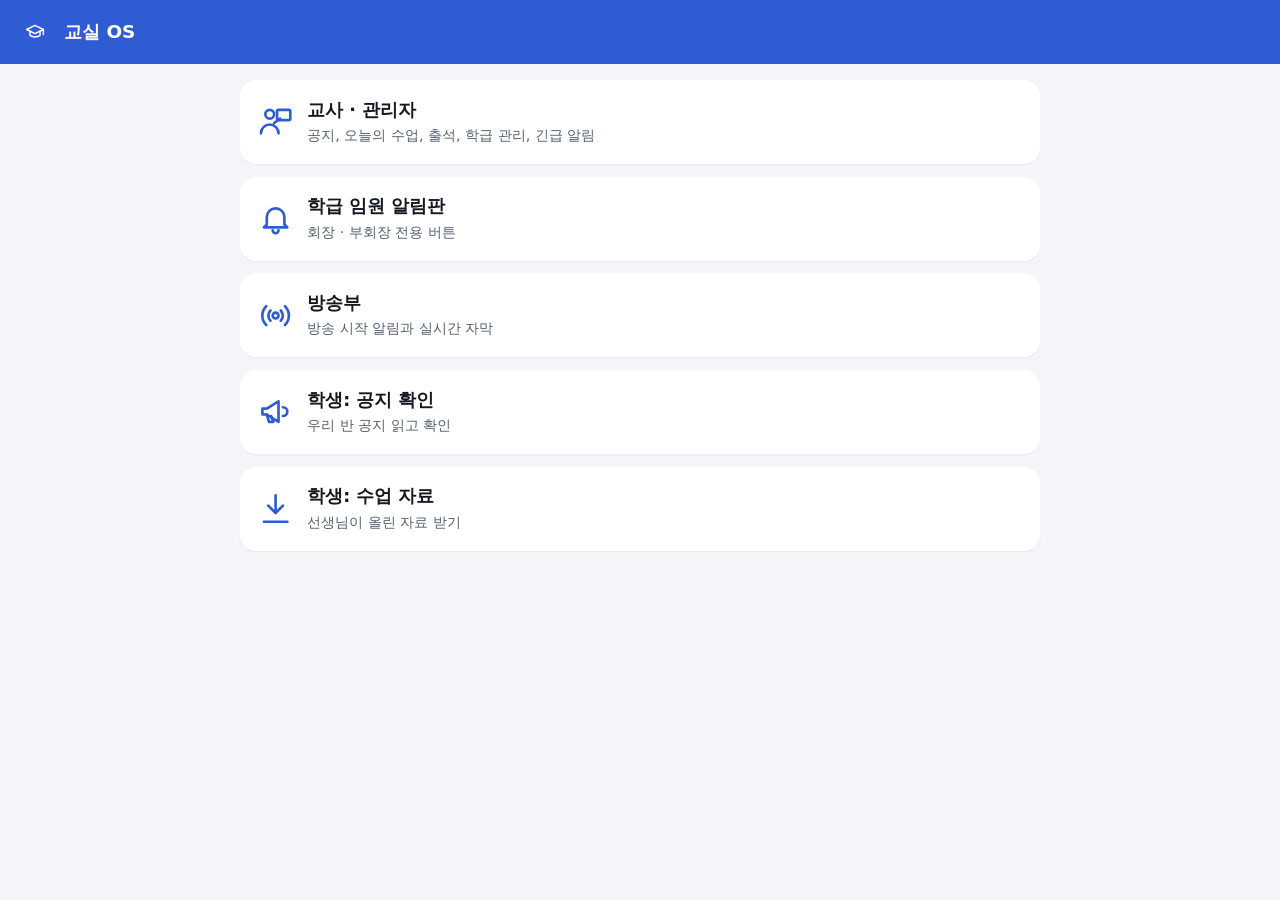
==== app/assets/web/m/index.html @ 1d5f5830 "교실 OS: 학교 전자칠판용 안드로이드 대시보드 OS - 컴시간 시간표, NEIS 급식·학사일정, 날씨·미세먼지, 학교 홈페이지 RSS - 학교 서버(허브)와 교실 단말 구조, 교" ====
<!doctype html>
<html lang="ko">
<head>
<meta charset="utf-8">
<meta name="viewport" content="width=device-width, initial-scale=1, viewport-fit=cover">
<meta name="theme-color" content="#2f5bd3">
<title>교실 OS 포털</title>
<link rel="stylesheet" href="m.css">
</head>
<body>
<div id="call-banner" class="call-banner"></div>
<header class="bar"><button id="back" class="icon-btn"></button><h1 id="title">교실 OS</h1><span id="who"></span></header>
<main id="root"></main>
<div id="toast" class="toast"></div>
<script src="../shared/icons.js"></script>
<script src="../shared/qr.js"></script>
<script src="../shared/core.js"></script>
<script src="m.js"></script>
</body>
</html>
---- app/assets/web/m/m.css ----
:root {
  --bg: #f3f5f9; --card: #fff; --card2: #eef1f6; --line: #e1e5ec; --text: #141821; --text2: #556070; --text3: #8a93a3;
  --accent: #2f5bd3; --red: #d93a32; --orange: #e98a15; --green: #1f9d63; --violet: #8a4fe0; --teal: #11918f; --indigo: #5856d6; --gray: #6b7686;
}
@media (prefers-color-scheme: dark) {
  :root:not([data-theme="light"]) { --bg: #0f1216; --card: #1a1f27; --card2: #222a35; --line: #2b3441; --text: #eef2f7; --text2: #a9b4c3; --text3: #748196; --accent: #6b95ff; }
}
* { box-sizing: border-box; margin: 0; padding: 0; }
html, body { background: var(--bg); color: var(--text); }
body { font-family: "Pretendard", "Noto Sans KR", "Apple SD Gothic Neo", "Malgun Gothic", system-ui, sans-serif; font-size: 16px; line-height: 1.45; -webkit-tap-highlight-color: transparent; padding-bottom: 5rem; }
button { font: inherit; color: inherit; background: none; border: 0; cursor: pointer; }
input, select, textarea { font: inherit; color: var(--text); background: var(--card); border: 1px solid var(--line); border-radius: .7rem; padding: .7rem .85rem; width: 100%; }
textarea { min-height: 6rem; resize: vertical; }
.ic { width: 1.25em; height: 1.25em; flex: none; vertical-align: -.2em; }
.bar { position: sticky; top: 0; z-index: 10; display: flex; align-items: center; gap: .6rem; padding: .8rem 1rem; background: var(--accent); color: #fff; padding-top: max(.8rem, env(safe-area-inset-top)); }
.bar h1 { font-size: 1.15rem; flex: 1; white-space: nowrap; overflow: hidden; text-overflow: ellipsis; }
.bar #who { font-size: .85rem; opacity: .9; }
.icon-btn { width: 2.4rem; height: 2.4rem; display: inline-flex; align-items: center; justify-content: center; border-radius: .6rem; }
main { max-width: 52rem; margin: 0 auto; padding: 1rem; }
.card { background: var(--card); border-radius: 1rem; padding: 1.1rem; margin-bottom: 1rem; box-shadow: 0 1px 2px rgba(0,0,0,.04); }
.card h2 { font-size: 1.1rem; margin-bottom: .7rem; display: flex; align-items: center; gap: .5rem; }
.card h2 .ic { color: var(--accent); }
.card h2 .right { margin-left: auto; font-size: .9rem; font-weight: 500; }
.muted { color: var(--text2); } .dim { color: var(--text3); font-size: .9rem; }
.btn { display: inline-flex; align-items: center; justify-content: center; gap: .4rem; padding: .7rem 1rem; border-radius: .7rem; background: var(--card2); font-weight: 700; }
.btn.pri { background: var(--accent); color: #fff; }
.btn.red { background: var(--red); color: #fff; }
.btn.sm { padding: .4rem .7rem; font-size: .88rem; }
.btn.block { width: 100%; }
.btn[disabled] { opacity: .45; }
.row { display: flex; gap: .6rem; align-items: center; flex-wrap: wrap; }
.grid2 { display: grid; grid-template-columns: 1fr 1fr; gap: .7rem; }
.grid3 { display: grid; grid-template-columns: repeat(3, 1fr); gap: .6rem; }
.form { display: grid; gap: .8rem; }
.form label { display: grid; gap: .3rem; font-size: .9rem; color: var(--text2); font-weight: 600; }
.form label.chk { display: flex; align-items: center; gap: .6rem; color: var(--text); }
.form label.chk input { width: 1.3rem; height: 1.3rem; accent-color: var(--accent); }
.tabs { display: flex; gap: .4rem; overflow-x: auto; padding-bottom: .4rem; margin-bottom: .8rem; scrollbar-width: none; }
.tabs::-webkit-scrollbar { display: none; }
.tabs button { flex: none; padding: .55rem .9rem; border-radius: 99rem; background: var(--card); font-weight: 700; font-size: .92rem; color: var(--text2); display: inline-flex; align-items: center; gap: .35rem; }
.tabs button.on { background: var(--accent); color: #fff; }
.item { padding: .8rem 0; border-bottom: 1px solid var(--line); display: flex; gap: .7rem; align-items: flex-start; }
.item:last-child { border-bottom: 0; }
.item .grow { flex: 1; min-width: 0; }
.item .grow b { display: block; }
.item .grow .sub { color: var(--text2); font-size: .9rem; white-space: pre-wrap; }
.chip { display: inline-flex; align-items: center; gap: .3rem; padding: .15rem .6rem; border-radius: 99rem; background: var(--card2); color: var(--text2); font-size: .8rem; font-weight: 700; }
.chip.red { background: color-mix(in srgb, var(--red) 15%, transparent); color: var(--red); }
.chip.orange { background: color-mix(in srgb, var(--orange) 15%, transparent); color: var(--orange); }
.chip.blue { background: color-mix(in srgb, var(--accent) 15%, transparent); color: var(--accent); }
.chip.green { background: color-mix(in srgb, var(--green) 15%, transparent); color: var(--green); }
.chip.violet { background: color-mix(in srgb, var(--violet) 15%, transparent); color: var(--violet); }
.empty { color: var(--text3); padding: .8rem 0; }
.big-choice { display: grid; gap: .8rem; }
.big-choice button { background: var(--card); border-radius: 1rem; padding: 1.1rem; display: flex; align-items: center; gap: .9rem; text-align: left; box-shadow: 0 1px 2px rgba(0,0,0,.05); }
.big-choice button .ic { width: 2.2rem; height: 2.2rem; color: var(--accent); }
.big-choice button b { display: block; font-size: 1.1rem; }
.big-choice button span { color: var(--text2); font-size: .9rem; }
.nums { display: grid; grid-template-columns: repeat(auto-fill, minmax(3.6rem, 1fr)); gap: .5rem; }
.nums button { height: 3.4rem; border-radius: .8rem; background: var(--card); font-size: 1.2rem; font-weight: 800; box-shadow: 0 1px 2px rgba(0,0,0,.06); }
.nums button.on { background: var(--accent); color: #fff; }
.officer-btns { display: grid; gap: .8rem; }
.officer-btns button { padding: 1.3rem 1.1rem; border-radius: 1.1rem; font-size: 1.25rem; font-weight: 800; display: flex; align-items: center; gap: .9rem; color: #fff; }
.officer-btns button .ic { width: 2rem; height: 2rem; }
.officer-btns button[disabled] { opacity: .45; }
.bg-indigo { background: var(--indigo); } .bg-green { background: var(--green); } .bg-orange { background: var(--orange); } .bg-violet { background: var(--violet); } .bg-teal { background: var(--teal); } .bg-gray { background: var(--gray); }
.att-row { display: grid; grid-template-columns: 2.6rem 1fr; gap: .6rem; align-items: center; padding: .5rem 0; border-bottom: 1px solid var(--line); }
.att-row .no { font-weight: 800; text-align: center; }
.att-row .st { display: flex; gap: .3rem; flex-wrap: wrap; }
.att-row .st button { padding: .35rem .6rem; border-radius: .5rem; background: var(--card2); font-size: .85rem; font-weight: 700; }
.att-row .st button.on.present { background: var(--green); color: #fff; }
.att-row .st button.on.absent { background: var(--red); color: #fff; }
.att-row .st button.on.late { background: var(--orange); color: #fff; }
.att-row .st button.on.early { background: var(--violet); color: #fff; }
.toast { position: fixed; left: 50%; bottom: 1.5rem; transform: translateX(-50%); background: #000d; color: #fff; padding: .8rem 1.2rem; border-radius: .8rem; display: none; z-index: 50; max-width: 90vw; text-align: center; }
.toast.on { display: block; }
.call-banner { display: none; position: sticky; top: 0; z-index: 20; background: var(--violet); color: #fff; padding: .9rem 1rem; font-weight: 800; }
.call-banner.on { display: flex; align-items: center; gap: .7rem; }
.call-banner .grow { flex: 1; }
.pill-ok { font-size: 3rem; text-align: center; color: var(--green); }
.center { text-align: center; }
.bar-g { height: .6rem; background: var(--card2); border-radius: 1rem; overflow: hidden; }
.bar-g i { display: block; height: 100%; background: var(--accent); }
table.tt { width: 100%; border-collapse: collapse; font-size: .85rem; }
table.tt th, table.tt td { border: 1px solid var(--line); padding: .35rem; text-align: center; }
table.tt td b { display: block; }
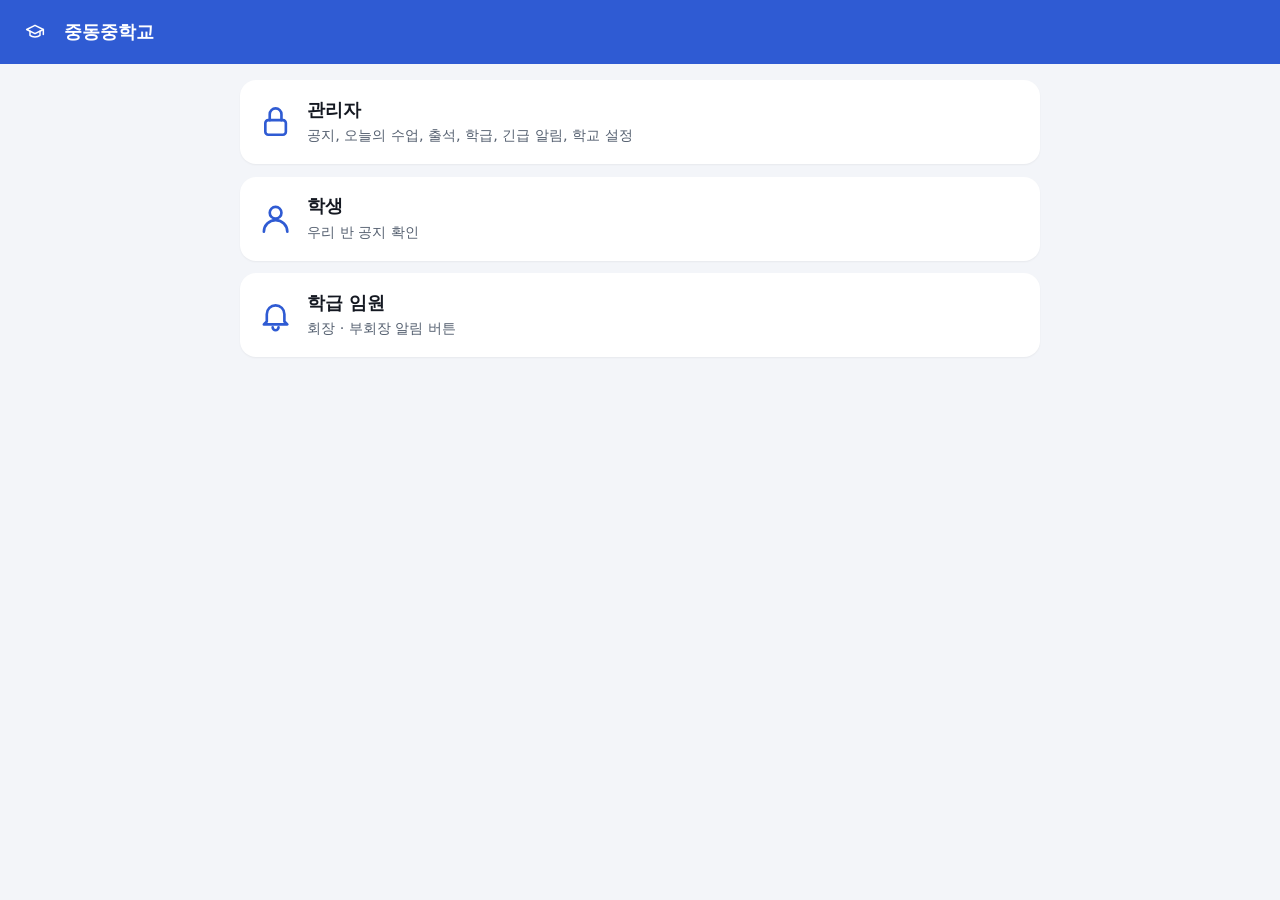
==== commit 37494034: "앱 이름을 중동중학교로 변경 - 앱 이름, 시작 화면, 휴대폰 포털 제목, 알림 표시를 중동중학교로 변경  Co-Authored-By: Claude Opus 5.5 <noreply" ====
--- a/app/assets/web/m/index.html
+++ b/app/assets/web/m/index.html
@@ -4,12 +4,12 @@
 <meta charset="utf-8">
 <meta name="viewport" content="width=device-width, initial-scale=1, viewport-fit=cover">
 <meta name="theme-color" content="#2f5bd3">
-<title>교실 OS 포털</title>
+<title>중동중학교</title>
 <link rel="stylesheet" href="m.css">
 </head>
 <body>
 <div id="call-banner" class="call-banner"></div>
-<header class="bar"><button id="back" class="icon-btn"></button><h1 id="title">교실 OS</h1><span id="who"></span></header>
+<header class="bar"><button id="back" class="icon-btn"></button><h1 id="title">중동중학교</h1><span id="who"></span></header>
 <main id="root"></main>
 <div id="toast" class="toast"></div>
 <script src="../shared/icons.js"></script>
--- a/app/assets/web/m/m.css
+++ b/app/assets/web/m/m.css
@@ -84,3 +84,21 @@
 table.tt { width: 100%; border-collapse: collapse; font-size: .85rem; }
 table.tt th, table.tt td { border: 1px solid var(--line); padding: .35rem; text-align: center; }
 table.tt td b { display: block; }
+
+/* motion */
+.card, .big-choice button, .item { animation: rise .45s cubic-bezier(.22, 1, .36, 1) both; }
+.card:nth-child(2) { animation-delay: .05s; } .card:nth-child(3) { animation-delay: .1s; } .card:nth-child(n+4) { animation-delay: .15s; }
+.big-choice button:nth-child(2) { animation-delay: .06s; } .big-choice button:nth-child(3) { animation-delay: .12s; }
+@keyframes rise { from { opacity: 0; transform: translateY(.8rem); } to { opacity: 1; transform: none; } }
+.btn, .big-choice button, .nums button, .officer-btns button, .tabs button { transition: transform .15s cubic-bezier(.22, 1, .36, 1), background .2s, opacity .2s; }
+.btn:active, .big-choice button:active, .nums button:active, .officer-btns button:active, .tabs button:active { transform: scale(.96); }
+.officer-btns button { box-shadow: 0 .5rem 1.2rem rgba(0,0,0,.12); }
+.toast.on { animation: toastIn .3s cubic-bezier(.22, 1, .36, 1); }
+@keyframes toastIn { from { opacity: 0; transform: translate(-50%, .8rem); } to { opacity: 1; transform: translateX(-50%); } }
+.call-banner.on { animation: callPulse 1.2s ease-in-out infinite; }
+@keyframes callPulse { 50% { filter: brightness(1.25); } }
+.dots-loader { display: inline-flex; gap: .4rem; align-items: center; padding: .8rem 0; color: var(--text2); }
+.dots-loader i { width: .55rem; height: .55rem; border-radius: 50%; background: var(--accent); animation: dotBounce 1s ease-in-out infinite; }
+.dots-loader i:nth-child(2) { animation-delay: .15s; } .dots-loader i:nth-child(3) { animation-delay: .3s; margin-right: .4rem; }
+@keyframes dotBounce { 0%, 80%, 100% { transform: scale(.6); opacity: .4; } 40% { transform: scale(1); opacity: 1; } }
+@media (prefers-reduced-motion: reduce) { *, *::before, *::after { animation-duration: .01ms !important; transition-duration: .01ms !important; } }
